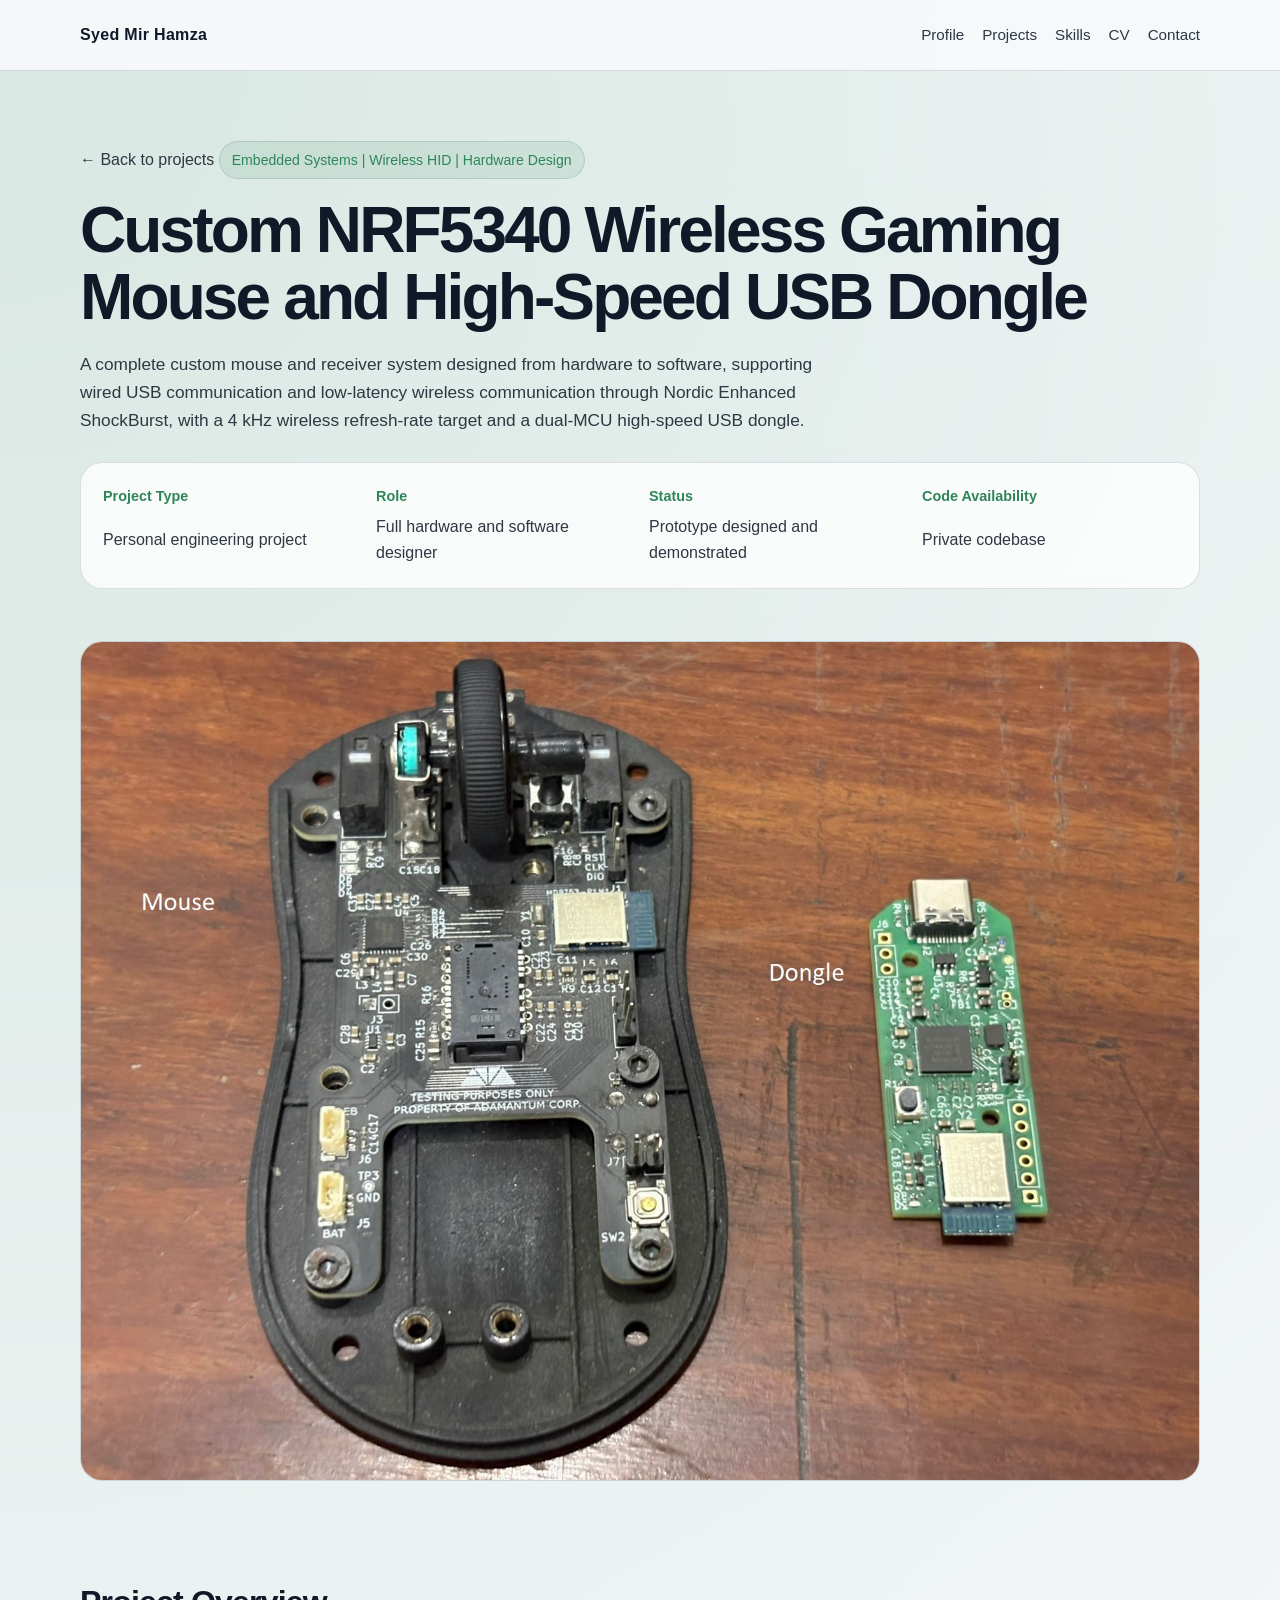
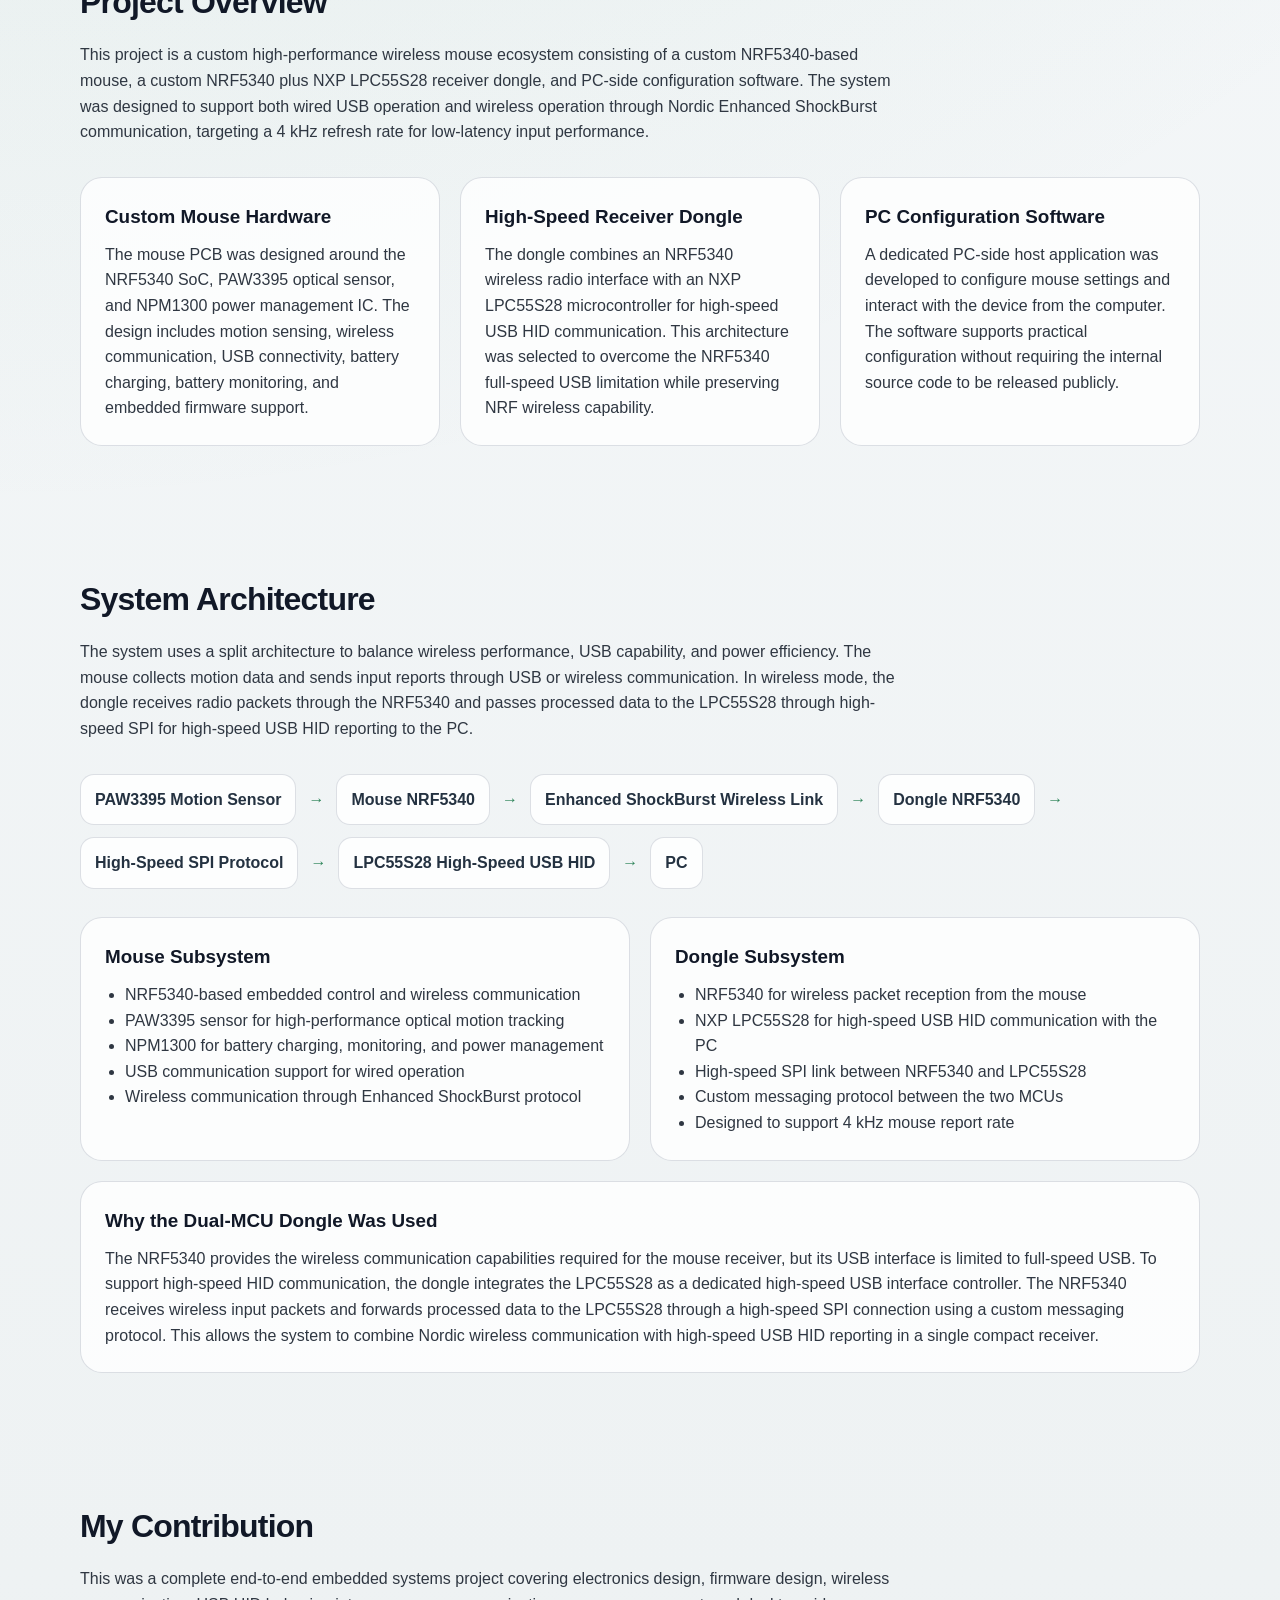
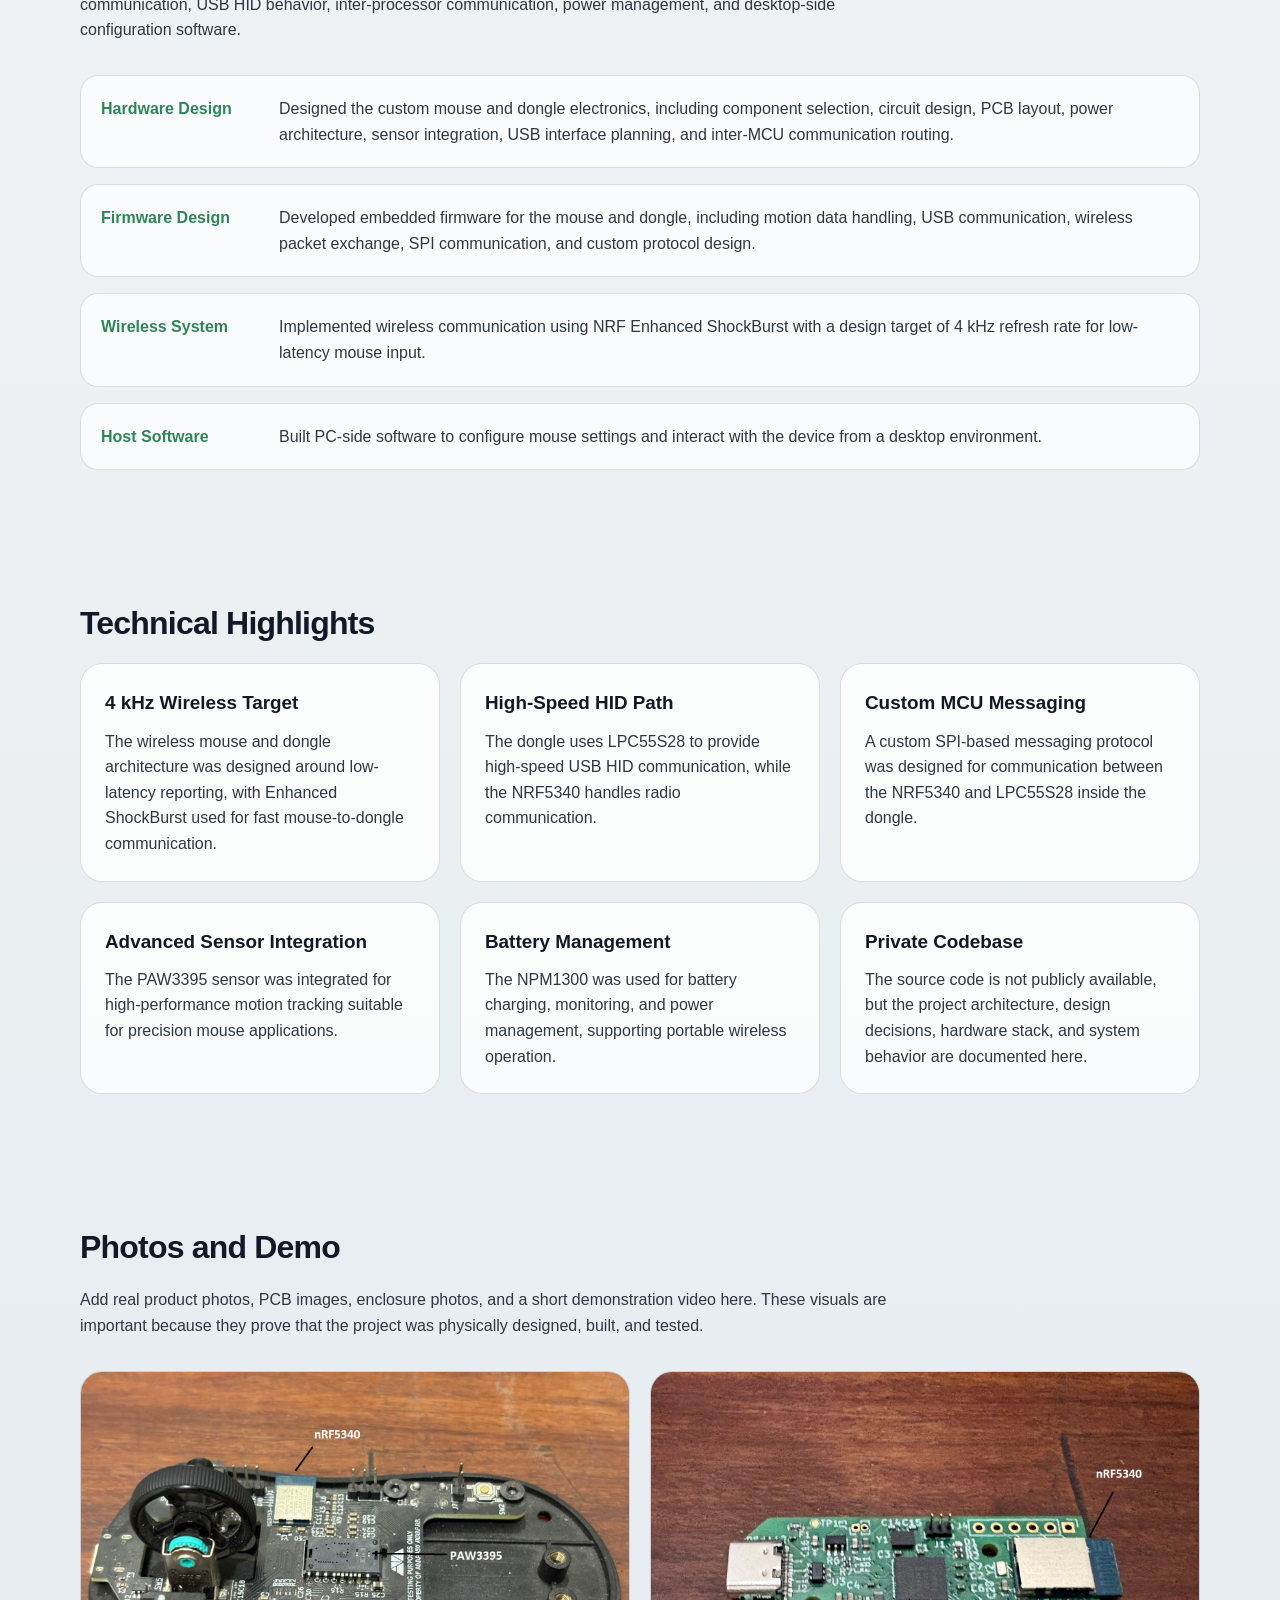
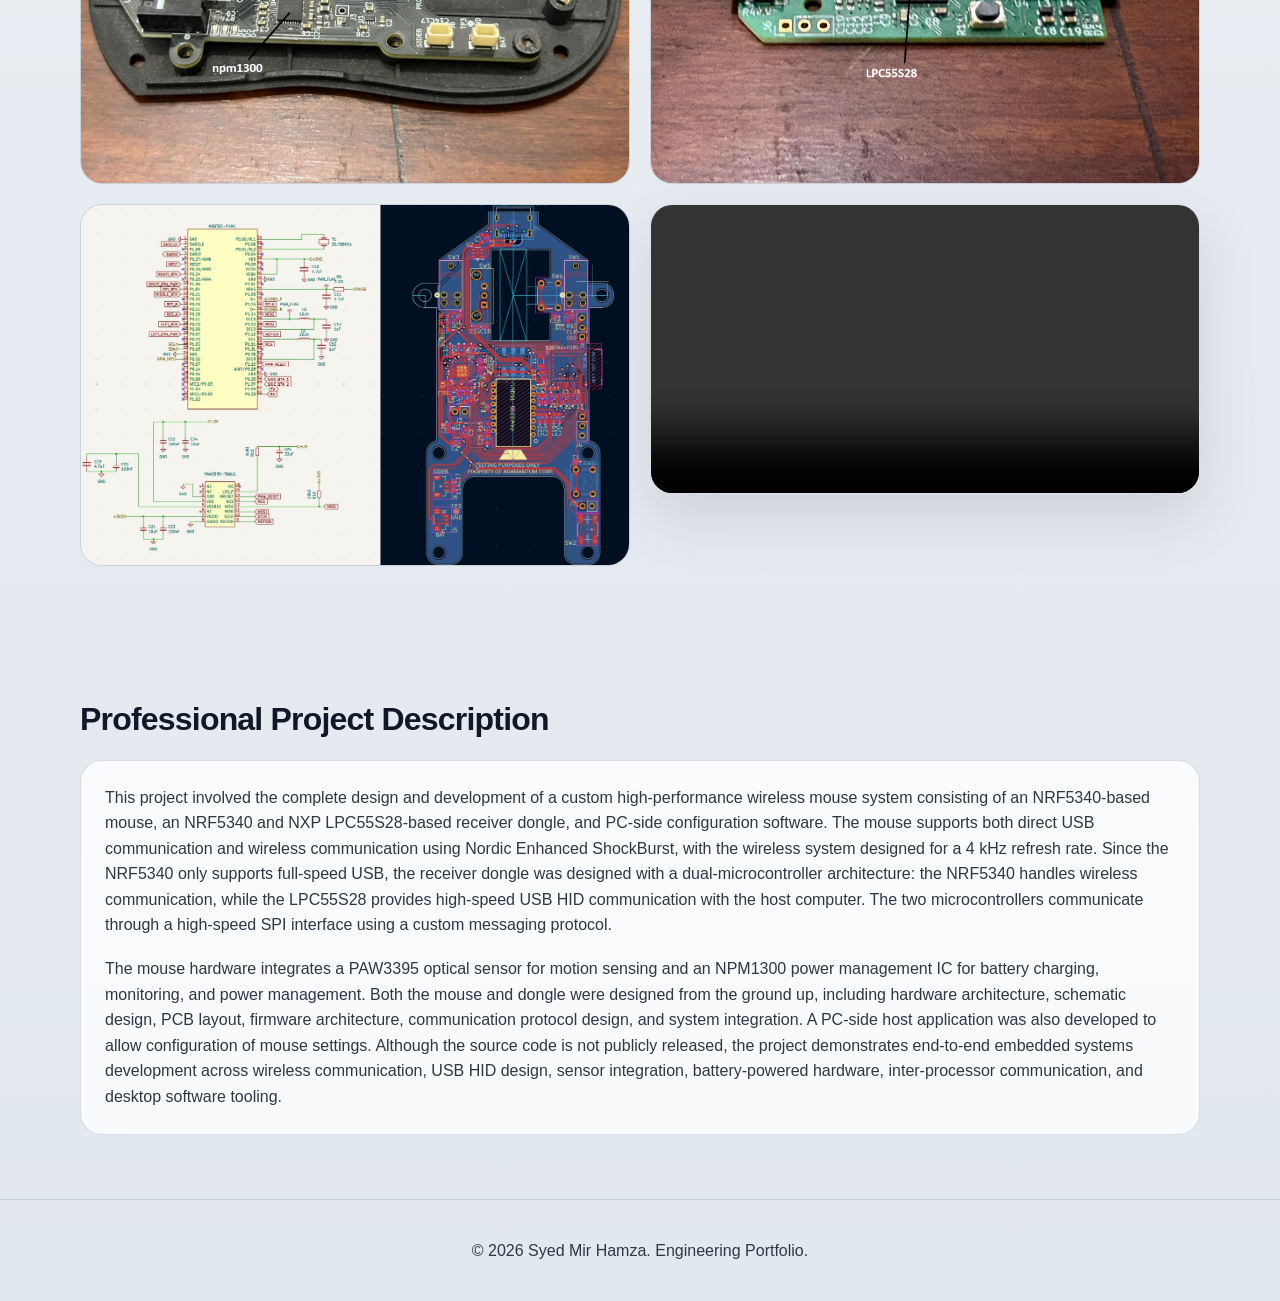
==== projects/nrf5340-mouse.html @ b86026f3 "add portfolio website" ====
<!-- =========================================================
projects/nrf5340-mouse.html
Dedicated project detail page
========================================================= -->
<!DOCTYPE html>
<html lang="en">
<head>
  <meta charset="UTF-8" />
  <meta name="viewport" content="width=device-width, initial-scale=1.0" />
  <meta
    name="description"
    content="Custom NRF5340 wireless gaming mouse and high-speed USB dongle project with PAW3395 sensor, NPM1300 power management, Enhanced ShockBurst communication, and LPC55S28 high-speed HID interface."
  />
  <title>Custom NRF5340 Wireless Mouse | Syed Mir Hamza</title>
  <link rel="stylesheet" href="../css/style.css" />
</head>
<body>
  <header class="site-header">
    <div class="container">
      <nav class="navbar" aria-label="Main navigation">
        <a href="../index.html" class="logo">Syed Mir Hamza</a>

        <button class="nav-toggle" aria-label="Toggle navigation menu">
          Menu
        </button>

        <div class="nav-links" id="navLinks">
          <a href="../index.html#profile">Profile</a>
          <a href="../index.html#projects">Projects</a>
          <a href="../index.html#skills">Skills</a>
          <a href="../cv/Syed_Mir_Hamza_CV_W.pdf" target="_blank">CV</a>
          <a href="../index.html#contact">Contact</a>
        </div>
      </nav>
    </div>
  </header>

  <main>
    <section class="project-hero container">
      <a href="../index.html#projects" class="back-link">← Back to projects</a>
      <span class="eyebrow">Embedded Systems | Wireless HID | Hardware Design</span>
      <h1>Custom NRF5340 Wireless Gaming Mouse and High-Speed USB Dongle</h1>
      <p>
        A complete custom mouse and receiver system designed from hardware to software, supporting
        wired USB communication and low-latency wireless communication through Nordic Enhanced
        ShockBurst, with a 4 kHz wireless refresh-rate target and a dual-MCU high-speed USB dongle.
      </p>

      <div class="project-summary-panel">
        <div>
          <strong>Project Type</strong>
          <span>Personal engineering project</span>
        </div>
        <div>
          <strong>Role</strong>
          <span>Full hardware and software designer</span>
        </div>
        <div>
          <strong>Status</strong>
          <span>Prototype designed and demonstrated</span>
        </div>
        <div>
          <strong>Code Availability</strong>
          <span>Private codebase</span>
        </div>
      </div>
    </section>

    <section class="container project-cover-section">
    <img
        class="media-image"
        src="../assets/mouse-dongle-main.jpg"
        alt="Custom NRF5340 wireless mouse and dongle"
    />
    </section>

    <section class="section container">
      <h2 class="section-title">Project Overview</h2>
      <p class="section-subtitle">
        This project is a custom high-performance wireless mouse ecosystem consisting of a custom
        NRF5340-based mouse, a custom NRF5340 plus NXP LPC55S28 receiver dongle, and PC-side
        configuration software. The system was designed to support both wired USB operation and
        wireless operation through Nordic Enhanced ShockBurst communication, targeting a 4 kHz
        refresh rate for low-latency input performance.
      </p>

      <div class="grid grid-3">
        <article class="card">
          <h3>Custom Mouse Hardware</h3>
          <p>
            The mouse PCB was designed around the NRF5340 SoC, PAW3395 optical sensor, and NPM1300
            power management IC. The design includes motion sensing, wireless communication, USB
            connectivity, battery charging, battery monitoring, and embedded firmware support.
          </p>
        </article>

        <article class="card">
          <h3>High-Speed Receiver Dongle</h3>
          <p>
            The dongle combines an NRF5340 wireless radio interface with an NXP LPC55S28
            microcontroller for high-speed USB HID communication. This architecture was selected to
            overcome the NRF5340 full-speed USB limitation while preserving NRF wireless capability.
          </p>
        </article>

        <article class="card">
          <h3>PC Configuration Software</h3>
          <p>
            A dedicated PC-side host application was developed to configure mouse settings and
            interact with the device from the computer. The software supports practical configuration
            without requiring the internal source code to be released publicly.
          </p>
        </article>
      </div>
    </section>

    <section class="section container">
      <h2 class="section-title">System Architecture</h2>
      <p class="section-subtitle">
        The system uses a split architecture to balance wireless performance, USB capability, and
        power efficiency. The mouse collects motion data and sends input reports through USB or
        wireless communication. In wireless mode, the dongle receives radio packets through the
        NRF5340 and passes processed data to the LPC55S28 through high-speed SPI for high-speed USB
        HID reporting to the PC.
      </p>

      <div class="architecture-flow">
        <div class="flow-box">PAW3395 Motion Sensor</div>
        <div class="flow-arrow">→</div>
        <div class="flow-box">Mouse NRF5340</div>
        <div class="flow-arrow">→</div>
        <div class="flow-box">Enhanced ShockBurst Wireless Link</div>
        <div class="flow-arrow">→</div>
        <div class="flow-box">Dongle NRF5340</div>
        <div class="flow-arrow">→</div>
        <div class="flow-box">High-Speed SPI Protocol</div>
        <div class="flow-arrow">→</div>
        <div class="flow-box">LPC55S28 High-Speed USB HID</div>
        <div class="flow-arrow">→</div>
        <div class="flow-box">PC</div>
      </div>

      <div class="grid grid-2 architecture-details">
        <article class="card">
          <h3>Mouse Subsystem</h3>
          <ul>
            <li>NRF5340-based embedded control and wireless communication</li>
            <li>PAW3395 sensor for high-performance optical motion tracking</li>
            <li>NPM1300 for battery charging, monitoring, and power management</li>
            <li>USB communication support for wired operation</li>
            <li>Wireless communication through Enhanced ShockBurst protocol</li>
          </ul>
        </article>

        <article class="card">
          <h3>Dongle Subsystem</h3>
          <ul>
            <li>NRF5340 for wireless packet reception from the mouse</li>
            <li>NXP LPC55S28 for high-speed USB HID communication with the PC</li>
            <li>High-speed SPI link between NRF5340 and LPC55S28</li>
            <li>Custom messaging protocol between the two MCUs</li>
            <li>Designed to support 4 kHz mouse report rate</li>
          </ul>
        </article>
      </div>

      <article class="card card-spaced">
        <h3>Why the Dual-MCU Dongle Was Used</h3>
        <p>
          The NRF5340 provides the wireless communication capabilities required for the mouse receiver,
          but its USB interface is limited to full-speed USB. To support high-speed HID communication,
          the dongle integrates the LPC55S28 as a dedicated high-speed USB interface controller. The
          NRF5340 receives wireless input packets and forwards processed data to the LPC55S28 through
          a high-speed SPI connection using a custom messaging protocol. This allows the system to
          combine Nordic wireless communication with high-speed USB HID reporting in a single compact
          receiver.
        </p>
      </article>
    </section>

    <section class="section container">
      <h2 class="section-title">My Contribution</h2>
      <p class="section-subtitle">
        This was a complete end-to-end embedded systems project covering electronics design,
        firmware design, wireless communication, USB HID behavior, inter-processor communication,
        power management, and desktop-side configuration software.
      </p>

      <div class="timeline">
        <article class="timeline-item">
          <strong>Hardware Design</strong>
          <p>
            Designed the custom mouse and dongle electronics, including component selection, circuit
            design, PCB layout, power architecture, sensor integration, USB interface planning, and
            inter-MCU communication routing.
          </p>
        </article>

        <article class="timeline-item">
          <strong>Firmware Design</strong>
          <p>
            Developed embedded firmware for the mouse and dongle, including motion data handling,
            USB communication, wireless packet exchange, SPI communication, and custom protocol
            design.
          </p>
        </article>

        <article class="timeline-item">
          <strong>Wireless System</strong>
          <p>
            Implemented wireless communication using NRF Enhanced ShockBurst with a design target of
            4 kHz refresh rate for low-latency mouse input.
          </p>
        </article>

        <article class="timeline-item">
          <strong>Host Software</strong>
          <p>
            Built PC-side software to configure mouse settings and interact with the device from a
            desktop environment.
          </p>
        </article>
      </div>
    </section>

    <section class="section container">
      <h2 class="section-title">Technical Highlights</h2>
      <div class="grid grid-3">
        <article class="card">
          <h3>4 kHz Wireless Target</h3>
          <p>
            The wireless mouse and dongle architecture was designed around low-latency reporting,
            with Enhanced ShockBurst used for fast mouse-to-dongle communication.
          </p>
        </article>

        <article class="card">
          <h3>High-Speed HID Path</h3>
          <p>
            The dongle uses LPC55S28 to provide high-speed USB HID communication, while the NRF5340
            handles radio communication.
          </p>
        </article>

        <article class="card">
          <h3>Custom MCU Messaging</h3>
          <p>
            A custom SPI-based messaging protocol was designed for communication between the NRF5340
            and LPC55S28 inside the dongle.
          </p>
        </article>

        <article class="card">
          <h3>Advanced Sensor Integration</h3>
          <p>
            The PAW3395 sensor was integrated for high-performance motion tracking suitable for
            precision mouse applications.
          </p>
        </article>

        <article class="card">
          <h3>Battery Management</h3>
          <p>
            The NPM1300 was used for battery charging, monitoring, and power management, supporting
            portable wireless operation.
          </p>
        </article>

        <article class="card">
          <h3>Private Codebase</h3>
          <p>
            The source code is not publicly available, but the project architecture, design decisions,
            hardware stack, and system behavior are documented here.
          </p>
        </article>
      </div>
    </section>

    <section class="section container">
      <h2 class="section-title">Photos and Demo</h2>
      <p class="section-subtitle">
        Add real product photos, PCB images, enclosure photos, and a short demonstration video here.
        These visuals are important because they prove that the project was physically designed, built,
        and tested.
      </p>

        <div class="media-grid">
        <img
            class="media-image"
            src="../assets/mouse-photo.jpg"
            alt="Custom NRF5340 wireless mouse"
        />

        <img
            class="media-image"
            src="../assets/dongle-photo.jpg"
            alt="Custom NRF5340 and LPC55S28 receiver dongle"
        />

        <img
            class="media-image"
            src="../assets/pcb-photo.jpg"
            alt="PCB and assembly view of the mouse and dongle"
        />

        <video class="media-video-file" controls>
            <source src="../assets/demo-video.mp4" type="video/mp4" />
            Your browser does not support the video tag.
        </video>
        </div>
    </section>

    <section class="section container">
      <h2 class="section-title">Professional Project Description</h2>
      <article class="card reading-card">
        <p>
          This project involved the complete design and development of a custom high-performance
          wireless mouse system consisting of an NRF5340-based mouse, an NRF5340 and NXP LPC55S28-based
          receiver dongle, and PC-side configuration software. The mouse supports both direct USB
          communication and wireless communication using Nordic Enhanced ShockBurst, with the wireless
          system designed for a 4 kHz refresh rate. Since the NRF5340 only supports full-speed USB,
          the receiver dongle was designed with a dual-microcontroller architecture: the NRF5340 handles
          wireless communication, while the LPC55S28 provides high-speed USB HID communication with the
          host computer. The two microcontrollers communicate through a high-speed SPI interface using
          a custom messaging protocol.
        </p>
        <p>
          The mouse hardware integrates a PAW3395 optical sensor for motion sensing and an NPM1300
          power management IC for battery charging, monitoring, and power management. Both the mouse
          and dongle were designed from the ground up, including hardware architecture, schematic design,
          PCB layout, firmware architecture, communication protocol design, and system integration. A
          PC-side host application was also developed to allow configuration of mouse settings. Although
          the source code is not publicly released, the project demonstrates end-to-end embedded systems
          development across wireless communication, USB HID design, sensor integration, battery-powered
          hardware, inter-processor communication, and desktop software tooling.
        </p>
      </article>
    </section>
  </main>

  <footer class="site-footer">
    <div class="container">
      © 2026 Syed Mir Hamza. Engineering Portfolio.
    </div>
  </footer>

  <script src="../js/main.js"></script>
</body>
</html>
---- css/style.css ----
/* <!-- =========================================================
css/style.css
Shared styling for homepage and project pages
========================================================= --> */
:root {
  --bg: #eef2f3;
  --bg-soft: #f8fafc;
  --card: #ffffff;
  --text: #243241;
  --muted: #2f3742;
  --accent: #2f855a;
  --accent-strong: #276749;
  --accent-soft: rgba(47, 133, 90, 0.11);
  --border: rgba(100, 116, 139, 0.22);
  --white: #ffffff;
  --heading: #111827;
  --shadow: 0 22px 60px rgba(30, 41, 59, 0.13);
}

* {
  box-sizing: border-box;
  margin: 0;
  padding: 0;
}

html {
  scroll-behavior: smooth;
}

body {
  font-family: Arial, Helvetica, sans-serif;
  background:
    radial-gradient(circle at top left, rgba(47, 133, 90, 0.16) 0, transparent 34%),
    linear-gradient(180deg, #f8fafc 0%, var(--bg) 52%, #e2e8f0 100%);
  color: var(--text);
  line-height: 1.6;
}

a {
  color: inherit;
  text-decoration: none;
}

img {
  max-width: 100%;
  display: block;
  border-radius: 22px;
  border: 1px solid var(--border);
}

.project-card-portrait-wrapper {
  height: 300px;
  display: flex;
  align-items: center;
  justify-content: center;
  background: var(--bg-soft);
  border-bottom: 1px solid var(--border);
  padding: 18px;
}

.project-card-image-portrait {
  width: auto;
  height: 100%;
  max-width: 72%;
  object-fit: contain;
  border-radius: 16px;
  border: 1px solid var(--border);
  box-shadow: 0 12px 28px rgba(30, 41, 59, 0.14);
}
.media-video-file {
  width: 100%;
  height: 80%;
  object-fit: cover;
  border-radius: 22px;
  border: 1px solid var(--border);
  box-shadow: var(--shadow);
  background: var(--card);
}

.single-video-card {
  background: rgba(255, 255, 255, 0.78);
  border: 1px solid var(--border);
  border-radius: 26px;
  padding: 22px;
  box-shadow: var(--shadow);
  overflow: hidden;
}

.single-video-card p {
  color: var(--muted);
  margin-top: 14px;
}

.project-demo-video {
  display: block;
  width: 100%;
  max-width: 100%;
  height: auto;
  max-height: 520px;
  object-fit: contain;
  border-radius: 20px;
  border: 1px solid var(--border);
  background: #000000;
}

.container {
  width: min(1120px, 92%);
  margin: 0 auto;
}

.site-header {
  padding: 22px 0;
  border-bottom: 1px solid var(--border);
  position: sticky;
  top: 0;
  background: rgba(248, 250, 252, 0.88);
  backdrop-filter: blur(14px);
  z-index: 10;
}

.navbar {
  display: flex;
  align-items: center;
  justify-content: space-between;
  gap: 24px;
}

.logo {
  font-weight: 800;
  letter-spacing: 0.02em;
  color: var(--heading);
}

.nav-links {
  display: flex;
  align-items: center;
  gap: 18px;
  color: var(--muted);
  font-size: 0.95rem;
}

.nav-links a:hover {
  color: var(--accent);
}

.nav-toggle {
  display: none;
  border: 1px solid var(--border);
  background: rgba(47, 133, 90, 0.06);
  color: var(--text);
  padding: 8px 12px;
  border-radius: 10px;
  cursor: pointer;
}

.hero {
  padding: 88px 0 56px;
  display: grid;
  grid-template-columns: 1.15fr 0.85fr;
  gap: 40px;
  align-items: center;
}

.hero-content p,
.project-hero p {
  color: var(--muted);
  font-size: 1.08rem;
  max-width: 760px;
  margin-bottom: 28px;
}

.eyebrow,
.project-category {
  display: inline-flex;
  align-items: center;
  gap: 8px;
  padding: 7px 12px;
  border: 1px solid var(--border);
  border-radius: 999px;
  color: var(--accent);
  background: var(--accent-soft);
  font-size: 0.88rem;
  margin-bottom: 18px;
}

h1 {
  font-size: clamp(2.2rem, 5vw, 4.5rem);
  line-height: 1.05;
  color: var(--heading);
  margin-bottom: 20px;
  letter-spacing: -0.045em;
}

.button-row {
  display: flex;
  flex-wrap: wrap;
  gap: 14px;
}

.btn {
  display: inline-flex;
  align-items: center;
  justify-content: center;
  padding: 12px 18px;
  border-radius: 12px;
  font-weight: 700;
  border: 1px solid var(--border);
  transition: 0.2s ease;
}

.btn-primary {
  background: var(--accent);
  color: #ffffff;
  border-color: var(--accent);
}

.btn-secondary {
  color: var(--accent-strong);
  background: rgba(47, 133, 90, 0.06);
}

.btn:hover,
.project-card:hover {
  transform: translateY(-3px);
}

.profile-card,
.card,
.cv-card,
.project-summary-panel {
  background: rgba(255, 255, 255, 0.78);
  border: 1px solid var(--border);
  border-radius: 22px;
}

.profile-card {
  padding: 24px;
  box-shadow: var(--shadow);
}

.profile-card h2 {
  margin: 18px 0 8px;
  color: var(--heading);
}

.profile-card p {
  color: var(--muted);
}

.profile-meta {
  display: grid;
  gap: 10px;
  margin-top: 18px;
}

.profile-meta span {
  padding: 10px 12px;
  border: 1px solid var(--border);
  border-radius: 12px;
  color: var(--muted);
  background: rgba(47, 133, 90, 0.05);
}

.profile-image-placeholder,
.project-image-placeholder,
.project-cover-placeholder,
.media-box {
  border: 1px dashed rgba(100, 116, 139, 0.42);
  border-radius: 22px;
  display: flex;
  align-items: center;
  justify-content: center;
  text-align: center;
  color: var(--muted);
  padding: 28px;
  background: rgba(248, 250, 252, 0.78);
}

.profile-image-placeholder {
  min-height: 260px;
}

.section {
  padding: 64px 0;
}

.section-title {
  font-size: 2rem;
  color: var(--heading);
  margin-bottom: 14px;
  letter-spacing: -0.025em;
}

.section-subtitle {
  color: var(--muted);
  max-width: 820px;
  margin-bottom: 32px;
}

.section-header-row {
  display: flex;
  justify-content: space-between;
  gap: 24px;
  align-items: flex-end;
}

.grid {
  display: grid;
  gap: 20px;
}

.grid-3 {
  grid-template-columns: repeat(3, 1fr);
}

.grid-2 {
  grid-template-columns: repeat(2, 1fr);
}

.card {
  padding: 24px;
}

.card-spaced {
  margin-top: 20px;
}

.card h3 {
  color: var(--heading);
  margin-bottom: 10px;
  font-size: 1.18rem;
}

.card p,
.card li,
.cv-card p {
  color: var(--muted);
}

.card ul {
  padding-left: 20px;
  margin-top: 10px;
}

.project-grid {
  display: grid;
  grid-template-columns: repeat(2, 1fr);
  gap: 22px;
}

.project-card {
  overflow: hidden;
  border: 1px solid var(--border);
  border-radius: 26px;
  background: rgba(255, 255, 255, 0.78);
  transition: 0.2s ease;
}

.featured-project {
  grid-column: span 2;
  display: grid;
  grid-template-columns: 0.85fr 1.15fr;
}

.project-image-placeholder {
  min-height: 280px;
  border-radius: 0;
  border-top: 0;
  border-left: 0;
  border-bottom: 0;
}

.project-card-content {
  padding: 26px;
}

.project-card h3 {
  color: var(--heading);
  font-size: 1.45rem;
  margin-bottom: 12px;
  line-height: 1.25;
}

.project-card p {
  color: var(--muted);
}

.tag-row {
  display: flex;
  flex-wrap: wrap;
  gap: 10px;
  margin-top: 16px;
}

.tag {
  padding: 7px 10px;
  border-radius: 999px;
  color: var(--accent);
  background: var(--accent-soft);
  border: 1px solid rgba(47, 133, 90, 0.24);
  font-size: 0.86rem;
}

.cv-card {
  padding: 28px;
  display: flex;
  align-items: center;
  justify-content: space-between;
  gap: 24px;
  background: linear-gradient(145deg, rgba(255, 255, 255, 0.96), rgba(240, 253, 244, 0.96));
  box-shadow: var(--shadow);
}

.project-hero {
  padding: 70px 0 32px;
}

.back-link {
  display: inline-block;
  margin-bottom: 24px;
  color: var(--muted);
}

.back-link:hover {
  color: var(--accent);
}

.project-summary-panel {
  margin-top: 26px;
  padding: 22px;
  display: grid;
  grid-template-columns: repeat(4, 1fr);
  gap: 18px;
}

.project-summary-panel div {
  display: grid;
  gap: 6px;
}

.project-summary-panel strong {
  color: var(--accent);
  font-size: 0.9rem;
}

.project-summary-panel span {
  color: var(--muted);
}

.project-cover-section {
  padding: 20px 0 32px;
}

.project-cover-placeholder {
  min-height: 420px;
}

.architecture-flow {
  display: flex;
  flex-wrap: wrap;
  align-items: center;
  gap: 12px;
  margin-bottom: 28px;
}

.flow-box {
  border: 1px solid var(--border);
  background: rgba(255, 255, 255, 0.86);
  color: var(--text);
  padding: 12px 14px;
  border-radius: 14px;
  font-weight: 700;
}

.flow-arrow {
  color: var(--accent);
  font-weight: 800;
}

.architecture-details {
  margin-top: 22px;
}

.timeline {
  display: grid;
  gap: 16px;
}

.timeline-item {
  display: grid;
  grid-template-columns: 160px 1fr;
  gap: 18px;
  padding: 20px;
  background: rgba(255, 255, 255, 0.72);
  border: 1px solid var(--border);
  border-radius: 18px;
}

.timeline-item strong {
  color: var(--accent);
}

.timeline-item p {
  color: var(--muted);
}

.media-grid {
  display: grid;
  grid-template-columns: 1fr 1fr;
  gap: 20px;
}

.media-box {
  min-height: 240px;
}

.reading-card p + p {
  margin-top: 18px;
}

.site-footer {
  padding: 38px 0;
  border-top: 1px solid var(--border);
  color: var(--muted);
  text-align: center;
}

@media (max-width: 900px) {
  .hero,
  .grid-2,
  .grid-3,
  .media-grid,
  .featured-project,
  .project-grid,
  .project-summary-panel {
    grid-template-columns: 1fr;
  }

  .featured-project {
    grid-column: span 1;
  }

  .project-image-placeholder {
    border-right: 0;
    border-bottom: 1px dashed rgba(100, 116, 139, 0.42);
  }

  .timeline-item {
    grid-template-columns: 1fr;
  }

  .cv-card {
    flex-direction: column;
    align-items: flex-start;
  }

  .nav-toggle {
    display: inline-flex;
  }

  .nav-links {
    display: none;
    width: 100%;
    flex-direction: column;
    align-items: flex-start;
    padding-top: 16px;
  }

  .nav-links.active {
    display: flex;
  }

  .navbar {
    align-items: flex-start;
    flex-wrap: wrap;
  }
}
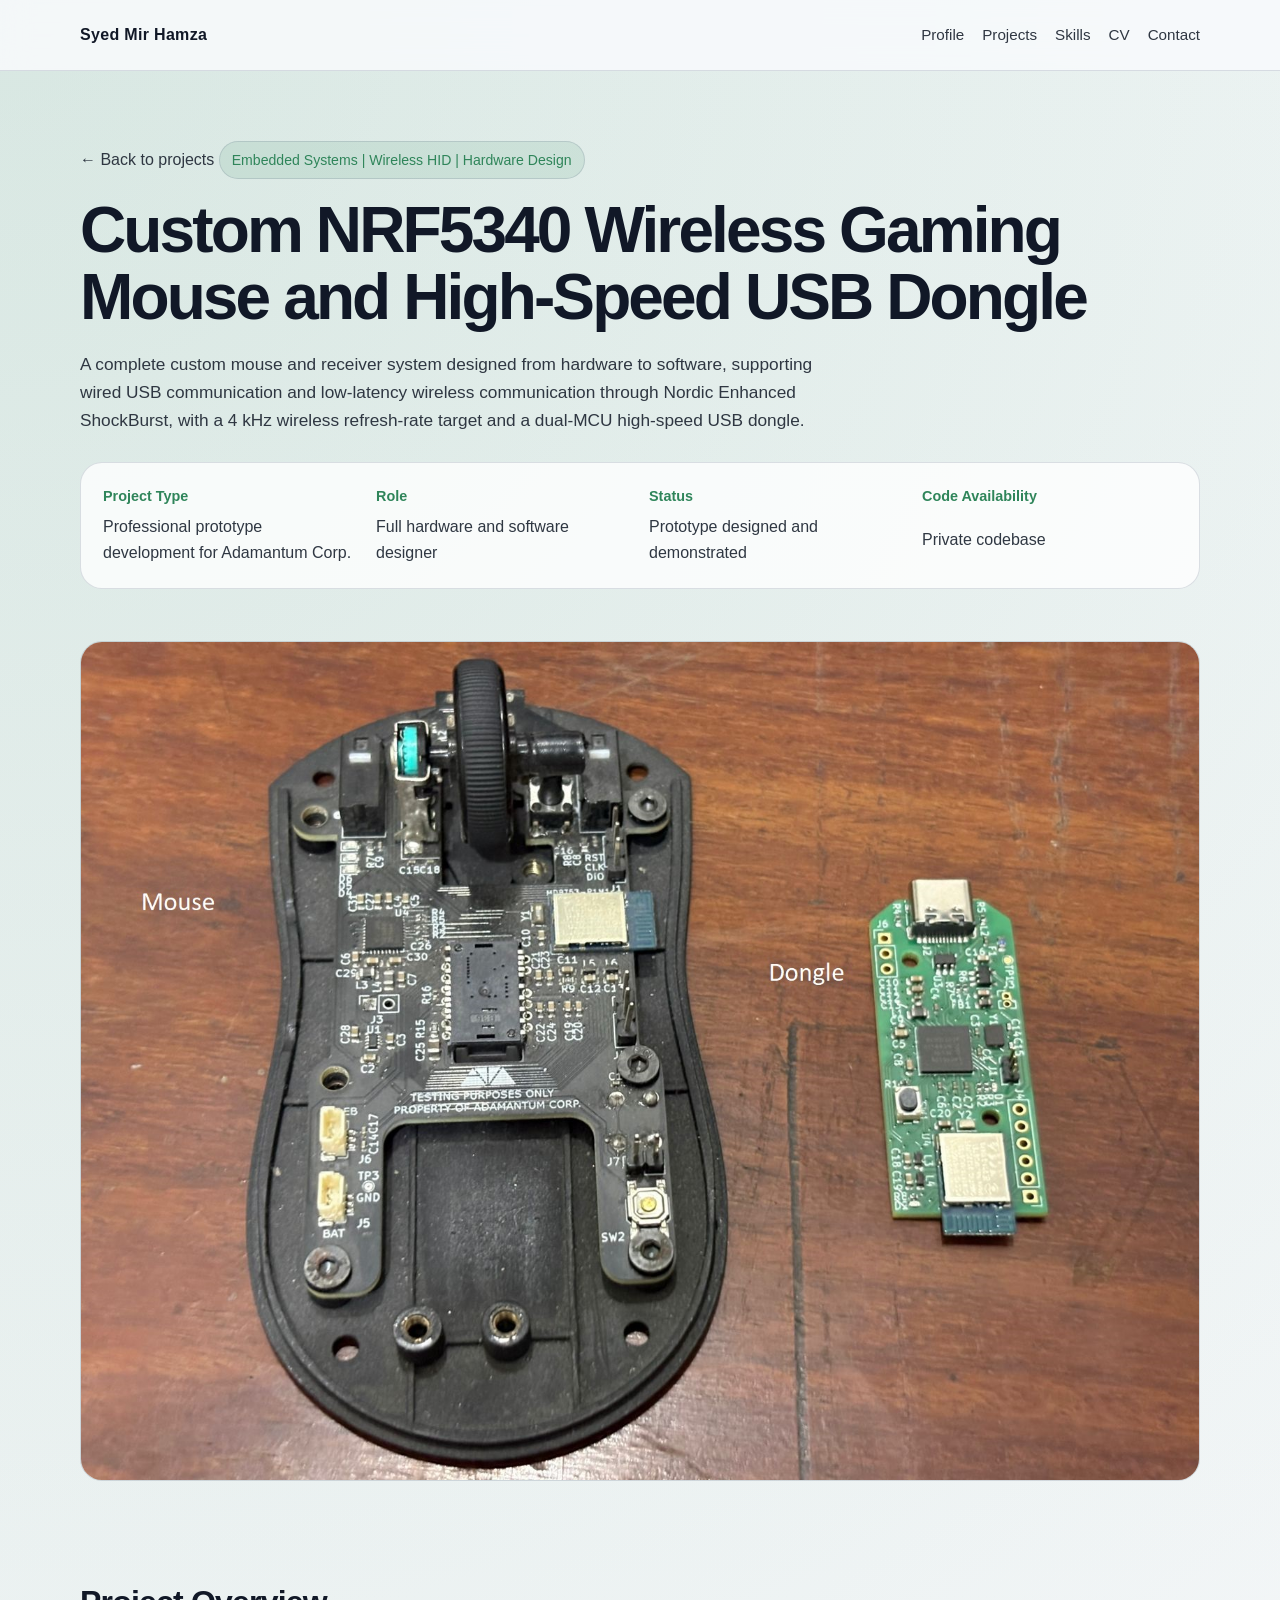
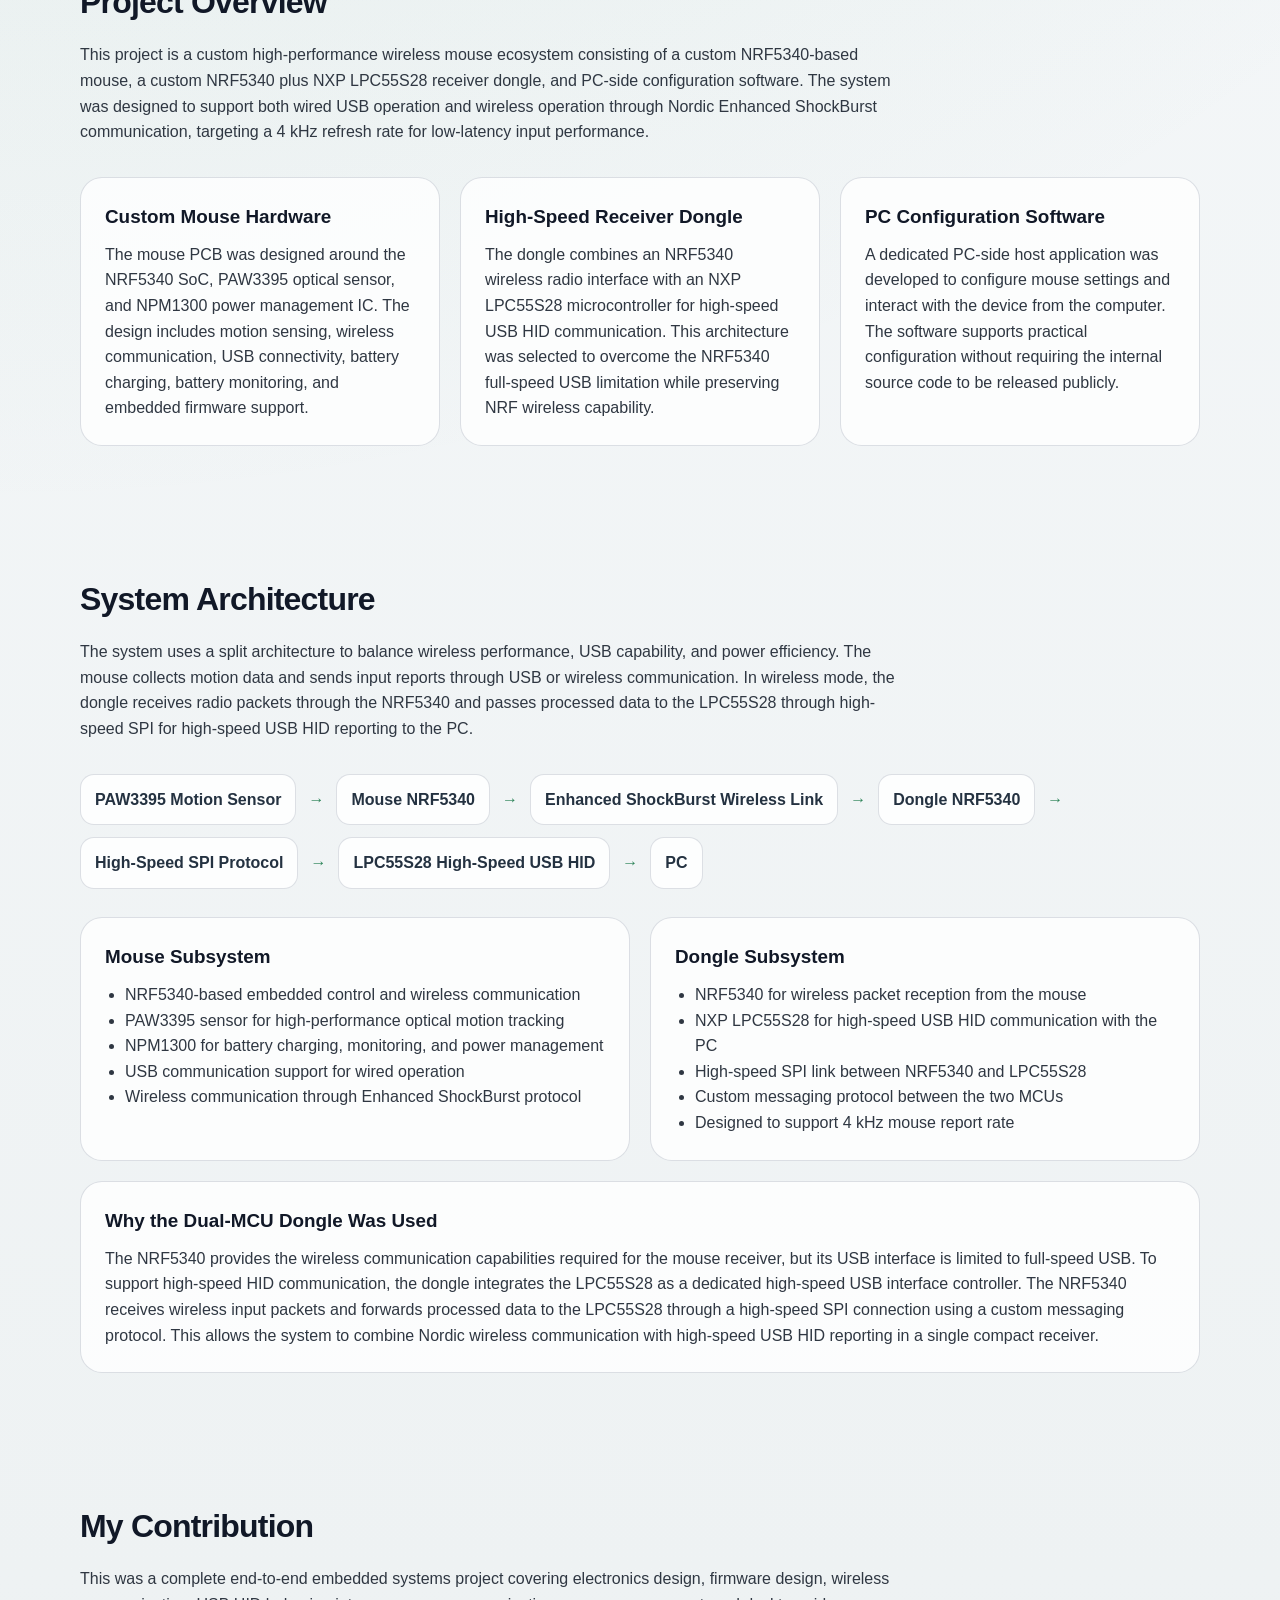
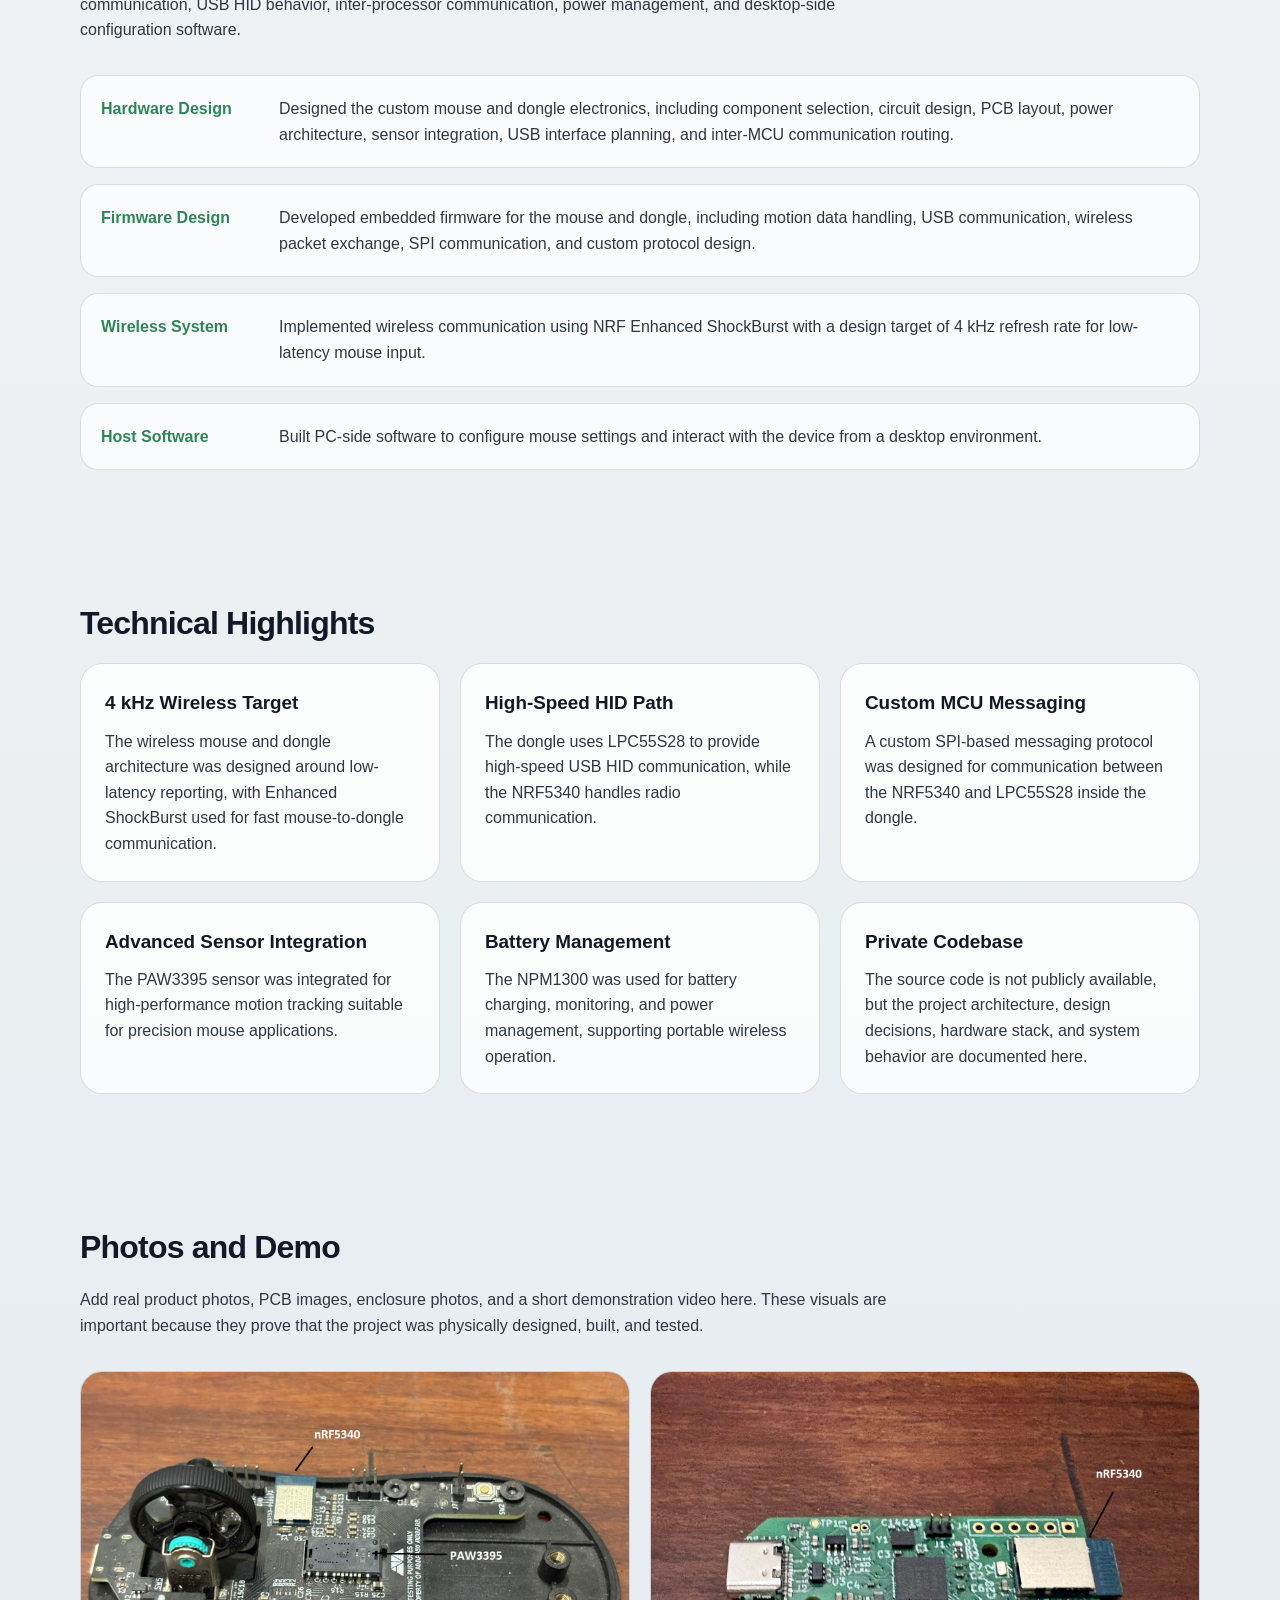
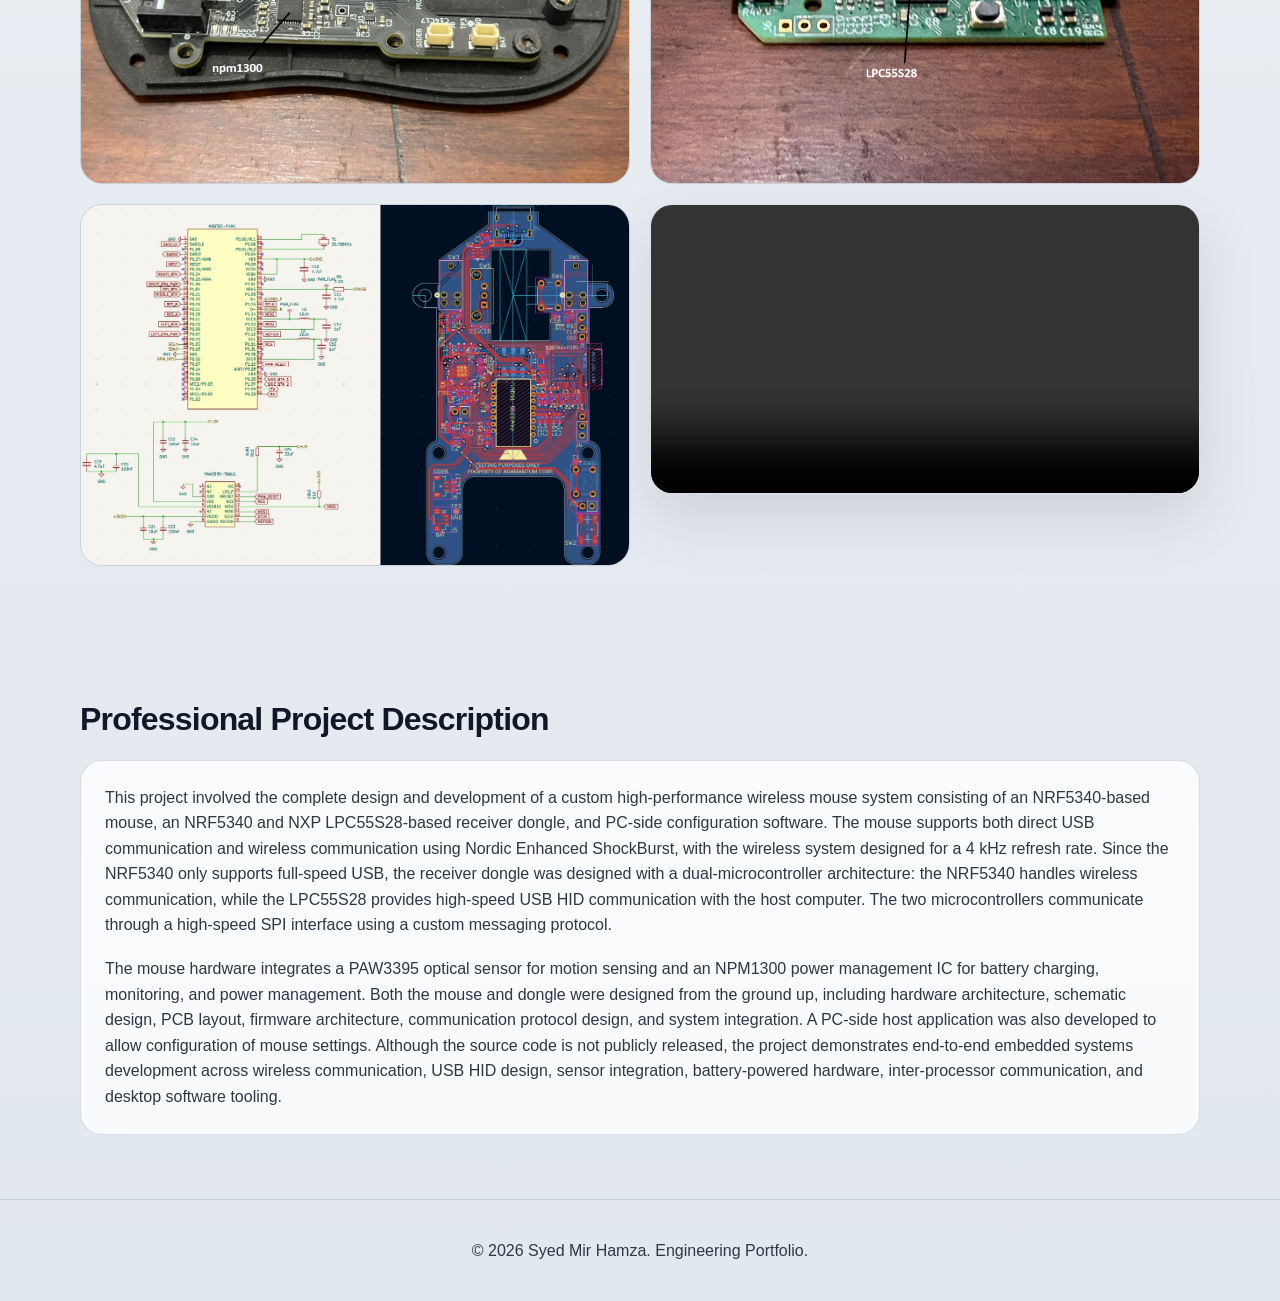
==== commit 90b5850b: "corrected mouse project type" ====
--- a/projects/nrf5340-mouse.html
+++ b/projects/nrf5340-mouse.html
@@ -49,7 +49,7 @@
       <div class="project-summary-panel">
         <div>
           <strong>Project Type</strong>
-          <span>Personal engineering project</span>
+          <span>Professional prototype development for Adamantum Corp.</span>
         </div>
         <div>
           <strong>Role</strong>
